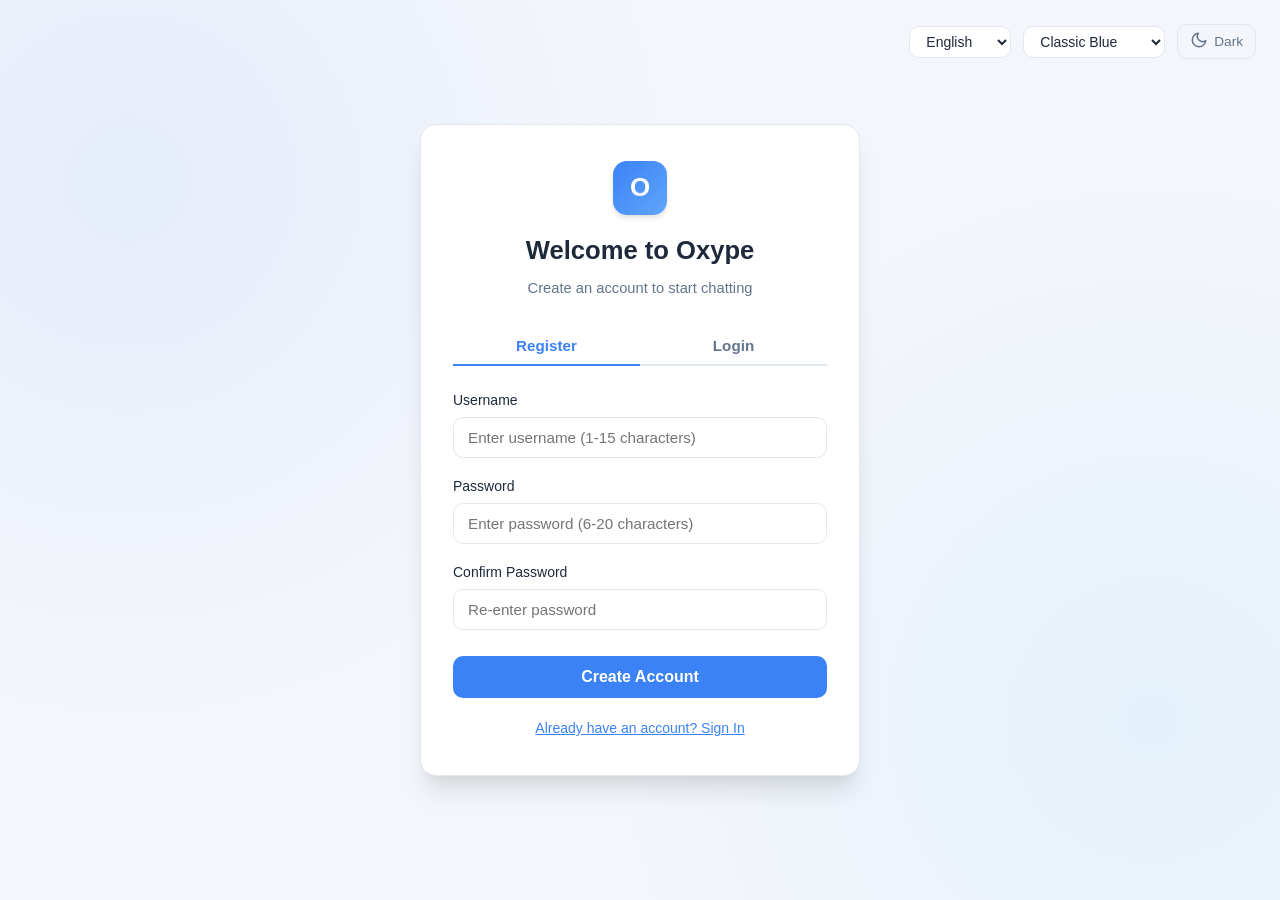
==== client/index.html @ b90d8329 "Chats." ====
<!DOCTYPE html>
<html lang="en">
<head>
    <meta charset="UTF-8">
    <meta name="viewport" content="width=device-width, initial-scale=1.0">
    <title data-i18n="app.title">Oxype Instant Messaging</title>
    <!-- Base Stylesheet and Style Controller Styles -->
    <link rel="stylesheet" href="style.css">
    <!-- Registration / Auth Specific Stylesheet -->
    <link rel="stylesheet" href="register.css">
</head>
<body>
    <div class="auth-wrapper">
        <!-- Top Action Bar for Language and Theme Selection -->
        <header class="auth-top-bar toolbar-actions">
            <!-- Language Selector Dropdown -->
            <select id="languageSelect" class="select-control" aria-label="Language">
                <!-- Dynamically populated by lang.js -->
            </select>

            <!-- Theme Color Tone Selector -->
            <select id="colorThemeSelect" class="select-control" aria-label="Color Tone">
                <!-- Dynamically populated by style.js -->
            </select>

            <!-- Theme Toggle Button -->
            <button class="theme-toggle-btn" type="button" aria-label="Toggle Theme">
                <span class="theme-icon"><svg class="icon-svg" viewBox="0 0 24 24" width="18" height="18" fill="none" stroke="currentColor" stroke-width="2" stroke-linecap="round" stroke-linejoin="round"><path d="M21 12.79A9 9 0 1 1 11.21 3 7 7 0 0 0 21 12.79z"/></svg></span>
                <span class="theme-label" data-i18n="common.dark">Dark</span>
            </button>
        </header>

        <!-- Main Authentication Card -->
        <main class="auth-container">
            <header class="auth-header">
                <div class="auth-logo" aria-hidden="true">O</div>
                <h1 class="auth-title" data-i18n="auth.title">Welcome to Oxype</h1>
                <p class="auth-subtitle" data-i18n="auth.subtitle">Create an account to start chatting</p>
            </header>

            <!-- Tab Switchers (Register as default opening screen) -->
            <nav class="auth-tabs" aria-label="Authentication Modes">
                <button type="button" id="tabRegister" class="auth-tab-btn active" data-i18n="auth.tabRegister">Register</button>
                <button type="button" id="tabLogin" class="auth-tab-btn" data-i18n="auth.tabLogin">Login</button>
            </nav>

            <!-- Status Feedback Banners -->
            <div id="authErrorBanner" class="form-error-banner" role="alert" aria-live="polite"></div>
            <div id="authInfoBanner" class="form-info-banner" role="status" aria-live="polite"></div>

            <!-- Registration Form (Opening Screen Default) -->
            <form id="registerForm" class="auth-form" novalidate>
                <div class="form-group">
                    <label for="regUsername" class="form-label" data-i18n="auth.usernameLabel">Username</label>
                    <input type="text" id="regUsername" class="form-input" 
                           data-i18n-placeholder="auth.usernamePlaceholder" 
                           placeholder="Enter username (1-15 characters)" 
                           maxlength="15" required autocomplete="username">
                </div>

                <div class="form-group">
                    <label for="regPassword" class="form-label" data-i18n="auth.passwordLabel">Password</label>
                    <input type="password" id="regPassword" class="form-input" 
                           data-i18n-placeholder="auth.passwordPlaceholder" 
                           placeholder="Enter password (6-20 characters)" 
                           minlength="6" maxlength="20" required autocomplete="new-password">
                </div>

                <div class="form-group">
                    <label for="regConfirmPassword" class="form-label" data-i18n="auth.confirmPasswordLabel">Confirm Password</label>
                    <input type="password" id="regConfirmPassword" class="form-input" 
                           data-i18n-placeholder="auth.confirmPasswordPlaceholder" 
                           placeholder="Re-enter password" 
                           minlength="6" maxlength="20" required autocomplete="new-password">
                </div>

                <button type="submit" class="btn-primary auth-submit-btn" data-i18n="auth.registerBtn">Create Account</button>
            </form>

            <!-- Login Form (Alternative Tab) -->
            <form id="loginForm" class="auth-form" style="display: none;" novalidate>
                <div class="form-group">
                    <label for="loginUserId" class="form-label" data-i18n="auth.userIdLabel">User ID</label>
                    <input type="number" id="loginUserId" class="form-input" 
                           data-i18n-placeholder="auth.userIdPlaceholder" 
                           placeholder="Enter numeric user ID" required autocomplete="username">
                </div>

                <div class="form-group">
                    <label for="loginPassword" class="form-label" data-i18n="auth.passwordLabel">Password</label>
                    <input type="password" id="loginPassword" class="form-input" 
                           data-i18n-placeholder="auth.passwordPlaceholder" 
                           placeholder="Enter password (6-20 characters)" 
                           minlength="6" maxlength="20" required autocomplete="current-password">
                </div>

                <button type="submit" class="btn-primary auth-submit-btn" data-i18n="auth.loginBtn">Sign In</button>
            </form>

            <!-- Footer Switch Link -->
            <footer class="auth-footer">
                <button type="button" id="authSwitchLink" class="auth-switch-link" data-i18n="auth.hasAccount">Already have an account? Sign In</button>
            </footer>
        </main>
    </div>

    <!-- Scripts: Localization, Style Controller, Core API, Page Controller -->
    <script src="lang.js"></script>
    <script src="style.js"></script>
    <script src="core.js"></script>
    <script src="register.js"></script>
</body>
</html>
---- client/style.css ----
/**
 * Oxype Web Client - Global Design System & Variables
 * Manages typography, themes (light/dark), and common UI components.
 */

:root {
    /* Color Palette - Light Theme (Default) */
    --bg-base: #f4f6fb;
    --bg-surface: #ffffff;
    --bg-surface-hover: #f1f3f8;
    --bg-surface-active: #e5e9f2;
    --bg-sidebar: #f8fafc;
    --bg-card: #ffffff;

    --text-primary: #1e293b;
    --text-secondary: #64748b;
    --text-muted: #94a3b8;
    --text-inverse: #ffffff;

    --primary-color: #3b82f6;
    --primary-hover: #2563eb;
    --primary-light: #eff6ff;
    --primary-active: #1d4ed8;

    --danger-color: #ef4444;
    --danger-hover: #dc2626;
    --danger-light: #fee2e2;

    --success-color: #10b981;
    --success-light: #d1fae5;

    --warning-color: #f59e0b;
    --warning-light: #fef3c7;

    --border-color: #e2e8f0;
    --border-focus: #3b82f6;

    --shadow-sm: 0 1px 2px 0 rgba(0, 0, 0, 0.05);
    --shadow-md: 0 4px 6px -1px rgba(0, 0, 0, 0.1), 0 2px 4px -1px rgba(0, 0, 0, 0.06);
    --shadow-lg: 0 10px 15px -3px rgba(0, 0, 0, 0.1), 0 4px 6px -2px rgba(0, 0, 0, 0.05);
    --shadow-xl: 0 20px 25px -5px rgba(0, 0, 0, 0.1), 0 10px 10px -5px rgba(0, 0, 0, 0.04);

    --radius-sm: 6px;
    --radius-md: 10px;
    --radius-lg: 16px;
    --radius-full: 9999px;

    --font-sans: -apple-system, BlinkMacSystemFont, "Segoe UI", Roboto, "Helvetica Neue", Arial, sans-serif;
    --font-mono: ui-monospace, SFMono-Regular, Menlo, Monaco, Consolas, monospace;

    --transition-fast: 0.15s ease;
    --transition-normal: 0.25s ease;

    /* Modern Scrollbar Design Variables (Light Mode) */
    --scrollbar-width: 6px;
    --scrollbar-track: transparent;
    --scrollbar-thumb: rgba(148, 163, 184, 0.45);
    --scrollbar-thumb-hover: rgba(100, 116, 139, 0.7);
    --scrollbar-thumb-active: rgba(71, 85, 105, 0.9);
}

/* Dark Theme Palette */
[data-theme="dark"] {
    --bg-base: #0f172a;
    --bg-surface: #1e293b;
    --bg-surface-hover: #334155;
    --bg-surface-active: #475569;
    --bg-sidebar: #131d31;
    --bg-card: #1e293b;

    --text-primary: #f8fafc;
    --text-secondary: #94a3b8;
    --text-muted: #64748b;
    --text-inverse: #0f172a;

    --primary-color: #38bdf8;
    --primary-hover: #0ea5e9;
    --primary-light: rgba(56, 189, 248, 0.15);
    --primary-active: #0284c7;

    --danger-color: #f87171;
    --danger-hover: #ef4444;
    --danger-light: rgba(248, 113, 113, 0.15);

    --success-color: #34d399;
    --success-light: rgba(52, 211, 153, 0.15);

    --warning-color: #fbbf24;
    --warning-light: rgba(251, 191, 36, 0.15);

    --border-color: #334155;
    --border-focus: #38bdf8;

    --shadow-sm: 0 1px 2px 0 rgba(0, 0, 0, 0.5);
    --shadow-md: 0 4px 6px -1px rgba(0, 0, 0, 0.4);
    --shadow-lg: 0 10px 15px -3px rgba(0, 0, 0, 0.5);
    --shadow-xl: 0 20px 25px -5px rgba(0, 0, 0, 0.6);

    /* Modern Scrollbar Design Variables (Dark Mode) */
    --scrollbar-track: transparent;
    --scrollbar-thumb: rgba(148, 163, 184, 0.28);
    --scrollbar-thumb-hover: rgba(203, 213, 225, 0.5);
    --scrollbar-thumb-active: rgba(226, 232, 240, 0.7);
}

/* Color Tone Accents - Sakura Pink (Light Mode) */
[data-accent="sakura"] {
    --primary-color: #ec4899;
    --primary-hover: #db2777;
    --primary-light: #fdf2f8;
    --primary-active: #be185d;
    --border-focus: #ec4899;
}

/* Color Tone Accents - Sakura Pink (Dark Mode) */
[data-theme="dark"][data-accent="sakura"] {
    --primary-color: #f472b6;
    --primary-hover: #ec4899;
    --primary-light: rgba(244, 114, 182, 0.18);
    --primary-active: #db2777;
    --border-focus: #f472b6;
}

/* Color Tone Accents - Meadow/Grass Green (Light Mode) */
[data-accent="grass"] {
    --primary-color: #10b981;
    --primary-hover: #059669;
    --primary-light: #ecfdf5;
    --primary-active: #047857;
    --border-focus: #10b981;
}

/* Color Tone Accents - Meadow/Grass Green (Dark Mode) */
[data-theme="dark"][data-accent="grass"] {
    --primary-color: #34d399;
    --primary-hover: #10b981;
    --primary-light: rgba(52, 211, 153, 0.18);
    --primary-active: #059669;
    --border-focus: #34d399;
}

/* Universal Reset & Base Styling */
*, *::before, *::after {
    box-sizing: border-box;
    margin: 0;
    padding: 0;
}

/* Modern Cross-Browser Scrollbar Styles */
* {
    scrollbar-width: thin;
    scrollbar-color: var(--scrollbar-thumb) var(--scrollbar-track);
}

/* WebKit / Chromium Browsers (Chrome, Edge, Safari, Opera) */
::-webkit-scrollbar {
    width: var(--scrollbar-width);
    height: var(--scrollbar-width);
}

::-webkit-scrollbar-track {
    background: var(--scrollbar-track);
}

::-webkit-scrollbar-thumb {
    background-color: var(--scrollbar-thumb);
    border-radius: var(--radius-full);
    border: 1px solid transparent;
    background-clip: padding-box;
    transition: background-color var(--transition-fast);
}

::-webkit-scrollbar-thumb:hover {
    background-color: var(--scrollbar-thumb-hover);
}

::-webkit-scrollbar-thumb:active {
    background-color: var(--scrollbar-thumb-active);
}

::-webkit-scrollbar-corner {
    background: transparent;
}

html, body {
    width: 100%;
    height: 100%;
    font-family: var(--font-sans);
    background-color: var(--bg-base);
    color: var(--text-primary);
    line-height: 1.5;
    -webkit-font-smoothing: antialiased;
    -moz-osx-font-smoothing: grayscale;
    transition: background-color var(--transition-normal), color var(--transition-normal);
}

/* Common Control Elements */
button {
    font-family: inherit;
    font-size: 0.95rem;
    cursor: pointer;
    border: none;
    outline: none;
    border-radius: var(--radius-md);
    transition: all var(--transition-fast);
    display: inline-flex;
    align-items: center;
    justify-content: center;
    gap: 8px;
}

button:focus-visible {
    outline: 2px solid var(--border-focus);
    outline-offset: 2px;
}

input, select, textarea {
    font-family: inherit;
    font-size: 0.95rem;
    color: var(--text-primary);
    background-color: var(--bg-surface);
    border: 1px solid var(--border-color);
    border-radius: var(--radius-md);
    padding: 10px 14px;
    outline: none;
    transition: border-color var(--transition-fast), box-shadow var(--transition-fast);
}

input:focus, select:focus, textarea:focus {
    border-color: var(--border-focus);
    box-shadow: 0 0 0 3px var(--primary-light);
}

/* Common Buttons */
.btn-primary {
    background-color: var(--primary-color);
    color: #ffffff;
    font-weight: 600;
    padding: 10px 18px;
}

.btn-primary:hover {
    background-color: var(--primary-hover);
}

.btn-primary:active {
    background-color: var(--primary-active);
}

.btn-secondary {
    background-color: var(--bg-surface-hover);
    color: var(--text-primary);
    border: 1px solid var(--border-color);
    padding: 8px 14px;
}

.btn-secondary:hover {
    background-color: var(--bg-surface-active);
}

.btn-danger {
    background-color: var(--danger-color);
    color: #ffffff;
    padding: 8px 14px;
}

.btn-danger:hover {
    background-color: var(--danger-hover);
}

/* Select Control */
.select-control {
    padding: 6px 12px;
    font-size: 0.875rem;
    background-color: var(--bg-surface);
    color: var(--text-primary);
    border: 1px solid var(--border-color);
    cursor: pointer;
}

/* Toast Notifications Container */
#toast-container {
    position: fixed;
    top: 20px;
    right: 20px;
    z-index: 9999;
    display: flex;
    flex-direction: column;
    gap: 10px;
    max-width: 360px;
    pointer-events: none;
}

.toast {
    pointer-events: auto;
    background-color: var(--bg-surface);
    color: var(--text-primary);
    padding: 12px 18px;
    border-radius: var(--radius-md);
    box-shadow: var(--shadow-lg);
    border-left: 4px solid var(--primary-color);
    font-size: 0.9rem;
    display: flex;
    align-items: center;
    justify-content: space-between;
    animation: toastSlideIn 0.3s ease forwards;
    transition: opacity 0.25s ease, transform 0.25s ease;
}

.toast.toast-error {
    border-left-color: var(--danger-color);
    background-color: var(--bg-surface);
}

.toast.toast-success {
    border-left-color: var(--success-color);
    background-color: var(--bg-surface);
}

.toast.toast-warning {
    border-left-color: var(--warning-color);
    background-color: var(--bg-surface);
}

@keyframes toastSlideIn {
    from {
        opacity: 0;
        transform: translateX(100%);
    }
    to {
        opacity: 1;
        transform: translateX(0);
    }
}

/* Top Action Bar (Language & Theme Selectors) */
.toolbar-actions {
    display: flex;
    align-items: center;
    gap: 12px;
}

.theme-toggle-btn {
    background: transparent;
    border: 1px solid var(--border-color);
    color: var(--text-secondary);
    padding: 6px 12px;
    font-size: 0.85rem;
    border-radius: var(--radius-md);
    display: inline-flex;
    align-items: center;
    gap: 6px;
}

.theme-toggle-btn:hover {
    color: var(--text-primary);
    background-color: var(--bg-surface-hover);
}
---- client/register.css ----
/**
 * Oxype Web Client - Registration and Authentication Page Stylesheet
 * Controls layout, form cards, animations, and responsive auth components.
 */

.auth-wrapper {
    min-height: 100vh;
    display: flex;
    flex-direction: column;
    align-items: center;
    justify-content: center;
    padding: 24px;
    background: radial-gradient(circle at 10% 20%, rgba(59, 130, 246, 0.08) 0%, transparent 40%),
                radial-gradient(circle at 90% 80%, rgba(56, 189, 248, 0.08) 0%, transparent 40%),
                var(--bg-base);
}

.auth-top-bar {
    position: absolute;
    top: 24px;
    right: 24px;
    display: flex;
    align-items: center;
    gap: 12px;
}

.auth-container {
    width: 100%;
    max-width: 440px;
    background-color: var(--bg-surface);
    border-radius: var(--radius-lg);
    box-shadow: var(--shadow-xl);
    border: 1px solid var(--border-color);
    padding: 36px 32px;
    position: relative;
    overflow: hidden;
    transition: transform var(--transition-normal), box-shadow var(--transition-normal);
}

.auth-header {
    text-align: center;
    margin-bottom: 28px;
}

.auth-logo {
    display: inline-flex;
    align-items: center;
    justify-content: center;
    width: 54px;
    height: 54px;
    border-radius: 14px;
    background: linear-gradient(135deg, var(--primary-color), #60a5fa);
    color: #ffffff;
    font-size: 26px;
    font-weight: 700;
    margin-bottom: 16px;
    box-shadow: var(--shadow-md);
}

.auth-title {
    font-size: 1.6rem;
    font-weight: 700;
    color: var(--text-primary);
    margin-bottom: 8px;
}

.auth-subtitle {
    font-size: 0.92rem;
    color: var(--text-secondary);
}

/* Tabs for Register / Login switch */
.auth-tabs {
    display: flex;
    border-bottom: 2px solid var(--border-color);
    margin-bottom: 24px;
}

.auth-tab-btn {
    flex: 1;
    background: transparent;
    border: none;
    border-radius: 0;
    padding: 10px 0;
    font-size: 0.95rem;
    font-weight: 600;
    color: var(--text-secondary);
    border-bottom: 2px solid transparent;
    margin-bottom: -2px;
    cursor: pointer;
    transition: color var(--transition-fast), border-color var(--transition-fast);
}

.auth-tab-btn.active {
    color: var(--primary-color);
    border-bottom-color: var(--primary-color);
}

.auth-tab-btn:hover:not(.active) {
    color: var(--text-primary);
}

/* Form Styles */
.auth-form {
    display: flex;
    flex-direction: column;
    gap: 18px;
}

.form-group {
    display: flex;
    flex-direction: column;
    gap: 6px;
}

.form-label {
    font-size: 0.875rem;
    font-weight: 500;
    color: var(--text-primary);
}

.form-input {
    width: 100%;
    padding: 11px 14px;
}

.form-error-banner {
    display: none;
    padding: 10px 14px;
    background-color: var(--danger-light);
    color: var(--danger-hover);
    border-radius: var(--radius-md);
    font-size: 0.875rem;
    line-height: 1.4;
    border: 1px solid rgba(239, 68, 68, 0.2);
}

.form-error-banner.visible {
    display: block;
}

.form-info-banner {
    display: none;
    padding: 10px 14px;
    background-color: var(--success-light);
    color: var(--success-color);
    border-radius: var(--radius-md);
    font-size: 0.875rem;
    line-height: 1.4;
    border: 1px solid rgba(16, 185, 129, 0.2);
}

.form-info-banner.visible {
    display: block;
}

.auth-submit-btn {
    margin-top: 8px;
    width: 100%;
    padding: 12px;
    font-size: 1rem;
}

.auth-footer {
    text-align: center;
    margin-top: 20px;
    font-size: 0.875rem;
    color: var(--text-secondary);
}

.auth-switch-link {
    color: var(--primary-color);
    cursor: pointer;
    font-weight: 500;
    text-decoration: underline;
    background: none;
    border: none;
    padding: 0;
    font-size: inherit;
    display: inline;
}

.auth-switch-link:hover {
    color: var(--primary-hover);
}
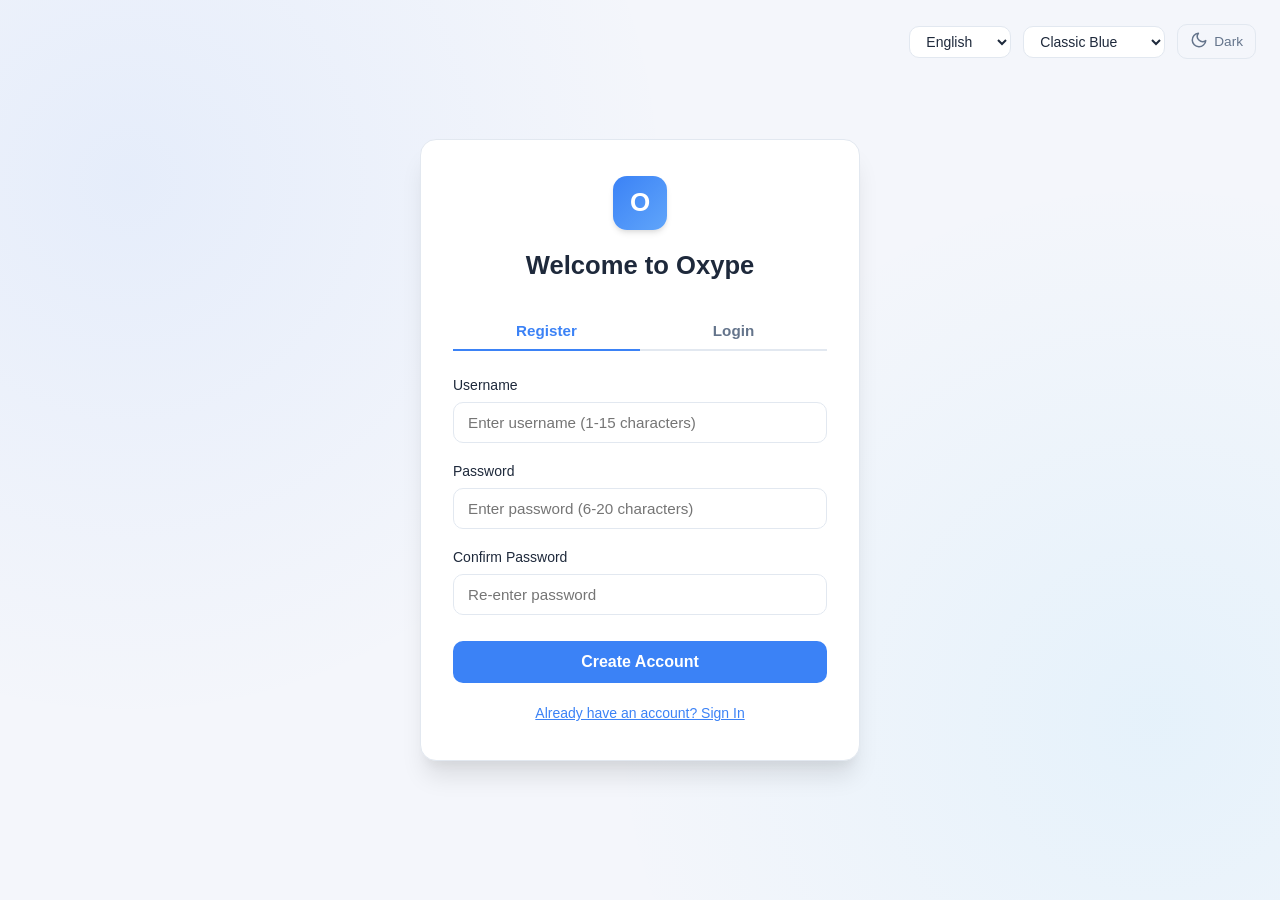
==== commit f82395d6: "Custom styles." ====
--- a/client/index.html
+++ b/client/index.html
@@ -3,7 +3,7 @@
 <head>
     <meta charset="UTF-8">
     <meta name="viewport" content="width=device-width, initial-scale=1.0">
-    <title data-i18n="app.title">Oxype Instant Messaging</title>
+    <title data-i18n="app.title">Oxype</title>
     <!-- Base Stylesheet and Style Controller Styles -->
     <link rel="stylesheet" href="style.css">
     <!-- Registration / Auth Specific Stylesheet -->
@@ -35,7 +35,6 @@
             <header class="auth-header">
                 <div class="auth-logo" aria-hidden="true">O</div>
                 <h1 class="auth-title" data-i18n="auth.title">Welcome to Oxype</h1>
-                <p class="auth-subtitle" data-i18n="auth.subtitle">Create an account to start chatting</p>
             </header>
 
             <!-- Tab Switchers (Register as default opening screen) -->
--- a/client/register.css
+++ b/client/register.css
@@ -61,12 +61,6 @@
     font-size: 1.6rem;
     font-weight: 700;
     color: var(--text-primary);
-    margin-bottom: 8px;
-}
-
-.auth-subtitle {
-    font-size: 0.92rem;
-    color: var(--text-secondary);
 }
 
 /* Tabs for Register / Login switch */
